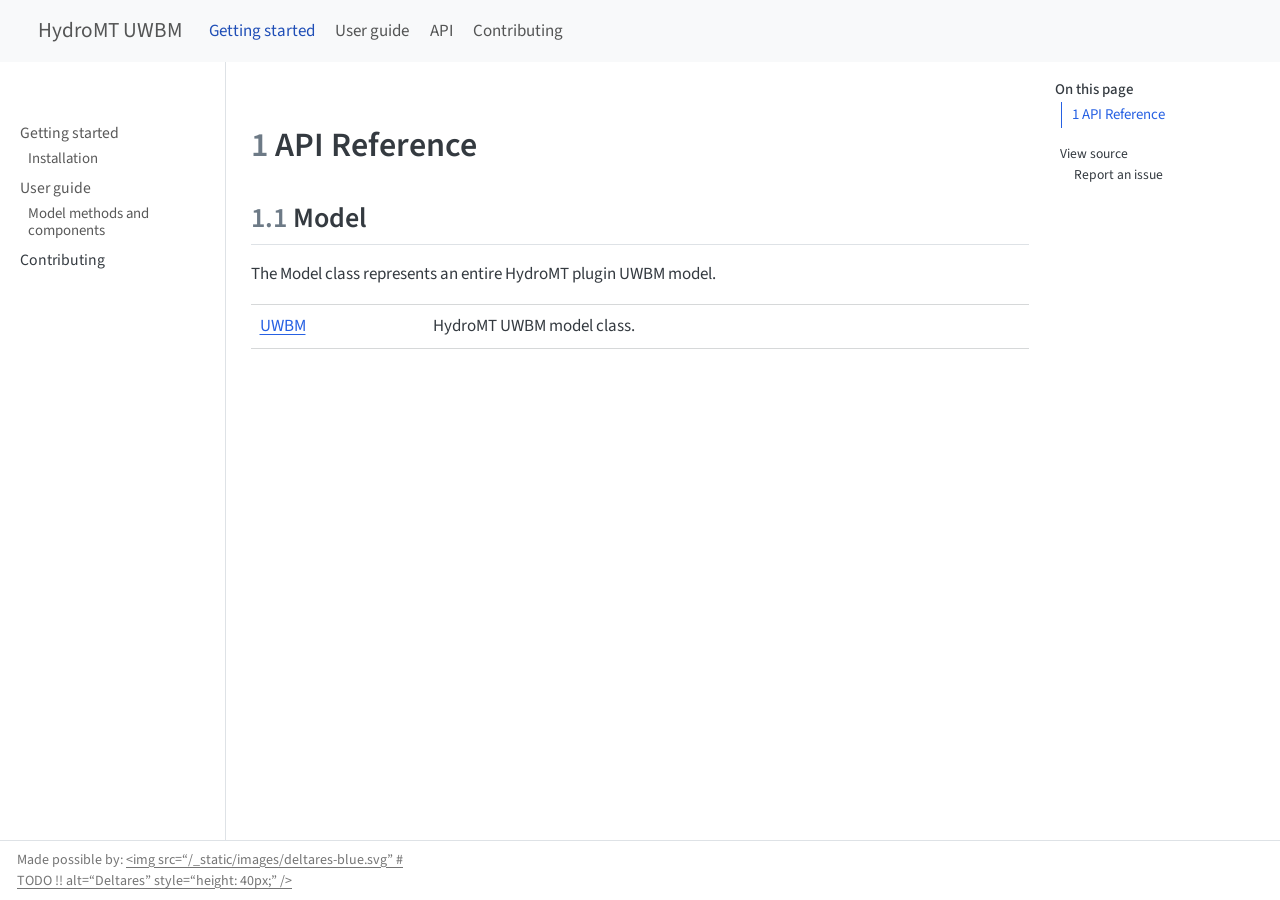
==== api/index.html @ df6812c8 "Built site for gh-pages" ====
<!DOCTYPE html>
<html xmlns="http://www.w3.org/1999/xhtml" lang="en" xml:lang="en"><head>

<meta charset="utf-8">
<meta name="generator" content="quarto-1.7.32">

<meta name="viewport" content="width=device-width, initial-scale=1.0, user-scalable=yes">


<title>index – HydroMT plugin UWBM</title>
<style>
code{white-space: pre-wrap;}
span.smallcaps{font-variant: small-caps;}
div.columns{display: flex; gap: min(4vw, 1.5em);}
div.column{flex: auto; overflow-x: auto;}
div.hanging-indent{margin-left: 1.5em; text-indent: -1.5em;}
ul.task-list{list-style: none;}
ul.task-list li input[type="checkbox"] {
  width: 0.8em;
  margin: 0 0.8em 0.2em -1em; /* quarto-specific, see https://github.com/quarto-dev/quarto-cli/issues/4556 */ 
  vertical-align: middle;
}
</style>


<script src="../site_libs/quarto-nav/quarto-nav.js"></script>
<script src="../site_libs/clipboard/clipboard.min.js"></script>
<script src="../site_libs/quarto-search/autocomplete.umd.js"></script>
<script src="../site_libs/quarto-search/fuse.min.js"></script>
<script src="../site_libs/quarto-search/quarto-search.js"></script>
<meta name="quarto:offset" content="../">
<script src="../site_libs/quarto-html/quarto.js" type="module"></script>
<script src="../site_libs/quarto-html/tabsets/tabsets.js" type="module"></script>
<script src="../site_libs/quarto-html/popper.min.js"></script>
<script src="../site_libs/quarto-html/tippy.umd.min.js"></script>
<script src="../site_libs/quarto-html/anchor.min.js"></script>
<link href="../site_libs/quarto-html/tippy.css" rel="stylesheet">
<link href="../site_libs/quarto-html/quarto-syntax-highlighting-37eea08aefeeee20ff55810ff984fec1.css" rel="stylesheet" id="quarto-text-highlighting-styles">
<script src="../site_libs/bootstrap/bootstrap.min.js"></script>
<link href="../site_libs/bootstrap/bootstrap-icons.css" rel="stylesheet">
<link href="../site_libs/bootstrap/bootstrap-adc86e7bd9615c2685d0123ba2ce0656.min.css" rel="stylesheet" append-hash="true" id="quarto-bootstrap" data-mode="light">
<script id="quarto-search-options" type="application/json">{
  "location": "navbar",
  "copy-button": false,
  "collapse-after": 3,
  "panel-placement": "end",
  "type": "textbox",
  "limit": 5,
  "keyboard-shortcut": [
    "f",
    "/",
    "s"
  ],
  "language": {
    "search-no-results-text": "No results",
    "search-matching-documents-text": "matching documents",
    "search-copy-link-title": "Copy link to search",
    "search-hide-matches-text": "Hide additional matches",
    "search-more-match-text": "more match in this document",
    "search-more-matches-text": "more matches in this document",
    "search-clear-button-title": "Clear",
    "search-text-placeholder": "",
    "search-detached-cancel-button-title": "Cancel",
    "search-submit-button-title": "Submit",
    "search-label": "Search"
  }
}</script>


<link rel="stylesheet" href="../assets/styles.css">
</head>

<body class="nav-sidebar docked nav-fixed quarto-light">

<div id="quarto-search-results"></div>
  <header id="quarto-header" class="headroom fixed-top">
    <nav class="navbar navbar-expand-lg " data-bs-theme="dark">
      <div class="navbar-container container-fluid">
      <div class="navbar-brand-container mx-auto">
    <a href="../index.html" class="navbar-brand navbar-brand-logo">
    <img src="../_static/logo.png" alt="" class="navbar-logo">
    </a>
    <a class="navbar-brand" href="../index.html">
    <span class="navbar-title">HydroMT UWBM</span>
    </a>
  </div>
            <div id="quarto-search" class="" title="Search"></div>
          <button class="navbar-toggler" type="button" data-bs-toggle="collapse" data-bs-target="#navbarCollapse" aria-controls="navbarCollapse" role="menu" aria-expanded="false" aria-label="Toggle navigation" onclick="if (window.quartoToggleHeadroom) { window.quartoToggleHeadroom(); }">
  <span class="navbar-toggler-icon"></span>
</button>
          <div class="collapse navbar-collapse" id="navbarCollapse">
            <ul class="navbar-nav navbar-nav-scroll me-auto">
  <li class="nav-item">
    <a class="nav-link active" href="../getting_started/index.html" aria-current="page"> 
<span class="menu-text">Getting started</span></a>
  </li>  
  <li class="nav-item">
    <a class="nav-link" href="../user_guide/index.html"> 
<span class="menu-text">User guide</span></a>
  </li>  
  <li class="nav-item">
    <a class="nav-link" href="../api/index.html"> 
<span class="menu-text">API</span></a>
  </li>  
  <li class="nav-item">
    <a class="nav-link" href="../contributing/index.html"> 
<span class="menu-text">Contributing</span></a>
  </li>  
</ul>
            <ul class="navbar-nav navbar-nav-scroll ms-auto">
  <li class="nav-item compact">
    <a class="nav-link" href="https://github.com/Deltares-research/hydromt_uwbm"> <i class="bi bi-github" role="img" aria-label="GitHub">
</i> 
<span class="menu-text"></span></a>
  </li>  
</ul>
          </div> <!-- /navcollapse -->
            <div class="quarto-navbar-tools">
</div>
      </div> <!-- /container-fluid -->
    </nav>
  <nav class="quarto-secondary-nav">
    <div class="container-fluid d-flex">
      <button type="button" class="quarto-btn-toggle btn" data-bs-toggle="collapse" role="button" data-bs-target=".quarto-sidebar-collapse-item" aria-controls="quarto-sidebar" aria-expanded="false" aria-label="Toggle sidebar navigation" onclick="if (window.quartoToggleHeadroom) { window.quartoToggleHeadroom(); }">
        <i class="bi bi-layout-text-sidebar-reverse"></i>
      </button>
        <nav class="quarto-page-breadcrumbs" aria-label="breadcrumb"><ol class="breadcrumb"></ol></nav>
        <a class="flex-grow-1" role="navigation" data-bs-toggle="collapse" data-bs-target=".quarto-sidebar-collapse-item" aria-controls="quarto-sidebar" aria-expanded="false" aria-label="Toggle sidebar navigation" onclick="if (window.quartoToggleHeadroom) { window.quartoToggleHeadroom(); }">      
        </a>
      <button type="button" class="btn quarto-search-button" aria-label="Search" onclick="window.quartoOpenSearch();">
        <i class="bi bi-search"></i>
      </button>
    </div>
  </nav>
</header>
<!-- content -->
<div id="quarto-content" class="quarto-container page-columns page-rows-contents page-layout-article page-navbar">
<!-- sidebar -->
  <nav id="quarto-sidebar" class="sidebar collapse collapse-horizontal quarto-sidebar-collapse-item sidebar-navigation docked overflow-auto">
        <div class="mt-2 flex-shrink-0 align-items-center">
        <div class="sidebar-search">
        <div id="quarto-search" class="" title="Search"></div>
        </div>
        </div>
    <div class="sidebar-menu-container"> 
    <ul class="list-unstyled mt-1">
        <li class="sidebar-item sidebar-item-section">
      <div class="sidebar-item-container"> 
            <a href="../getting_started/index.html" class="sidebar-item-text sidebar-link">
 <span class="menu-text">Getting started</span></a>
          <a class="sidebar-item-toggle text-start" data-bs-toggle="collapse" data-bs-target="#quarto-sidebar-section-1" role="navigation" aria-expanded="true" aria-label="Toggle section">
            <i class="bi bi-chevron-right ms-2"></i>
          </a> 
      </div>
      <ul id="quarto-sidebar-section-1" class="collapse list-unstyled sidebar-section depth1 show">  
          <li class="sidebar-item">
  <div class="sidebar-item-container"> 
  <a href="../getting_started/installation.html" class="sidebar-item-text sidebar-link">
 <span class="menu-text">Installation</span></a>
  </div>
</li>
      </ul>
  </li>
        <li class="sidebar-item sidebar-item-section">
      <div class="sidebar-item-container"> 
            <a href="../user_guide/index.html" class="sidebar-item-text sidebar-link">
 <span class="menu-text">User guide</span></a>
          <a class="sidebar-item-toggle text-start" data-bs-toggle="collapse" data-bs-target="#quarto-sidebar-section-2" role="navigation" aria-expanded="true" aria-label="Toggle section">
            <i class="bi bi-chevron-right ms-2"></i>
          </a> 
      </div>
      <ul id="quarto-sidebar-section-2" class="collapse list-unstyled sidebar-section depth1 show">  
          <li class="sidebar-item">
  <div class="sidebar-item-container"> 
  <a href="../user_guide/uwbm.html" class="sidebar-item-text sidebar-link">
 <span class="menu-text">Model methods and components</span></a>
  </div>
</li>
      </ul>
  </li>
        <li class="sidebar-item sidebar-item-section">
      <span class="sidebar-item-text sidebar-link text-start">
 <span class="menu-text">Contributing</span></span>
  </li>
    </ul>
    </div>
</nav>
<div id="quarto-sidebar-glass" class="quarto-sidebar-collapse-item" data-bs-toggle="collapse" data-bs-target=".quarto-sidebar-collapse-item"></div>
<!-- margin-sidebar -->
    <div id="quarto-margin-sidebar" class="sidebar margin-sidebar">
        <nav id="TOC" role="doc-toc" class="toc-active">
    <h2 id="toc-title">On this page</h2>
   
  <ul>
  <li><a href="#api-reference" id="toc-api-reference" class="nav-link active" data-scroll-target="#api-reference"><span class="header-section-number">1</span> API Reference</a>
  <ul class="collapse">
  <li><a href="#model" id="toc-model" class="nav-link" data-scroll-target="#model"><span class="header-section-number">1.1</span> Model</a></li>
  </ul></li>
  </ul>
<div class="toc-actions"><ul><li><a href="https://github.com/Deltares-research/hydromt_uwbm/blob/main/api/index.qmd" class="toc-action"><i class="bi bi-github"></i>View source</a></li><li><a href="https://github.com/Deltares-research/hydromt_uwbm/issues/new/choose" class="toc-action"><i class="bi empty"></i>Report an issue</a></li></ul></div></nav>
    </div>
<!-- main -->
<main class="content" id="quarto-document-content"><header id="title-block-header" class="quarto-title-block"></header>




<section id="api-reference" class="level1 doc doc-index" data-number="1">
<h1 class="doc doc-index" data-number="1"><span class="header-section-number">1</span> API Reference</h1>
<section id="model" class="level2" data-number="1.1">
<h2 data-number="1.1" class="anchored" data-anchor-id="model"><span class="header-section-number">1.1</span> Model</h2>
<p>The Model class represents an entire HydroMT plugin UWBM model.</p>
<table class="caption-top table">
<tbody>
<tr class="odd">
<td><a href="../api/UWBM.html#hydromt_uwbm.UWBM">UWBM</a></td>
<td>HydroMT UWBM model class.</td>
</tr>
</tbody>
</table>


</section>
</section>

</main> <!-- /main -->
<script id="quarto-html-after-body" type="application/javascript">
  window.document.addEventListener("DOMContentLoaded", function (event) {
    const icon = "";
    const anchorJS = new window.AnchorJS();
    anchorJS.options = {
      placement: 'right',
      icon: icon
    };
    anchorJS.add('.anchored');
    const isCodeAnnotation = (el) => {
      for (const clz of el.classList) {
        if (clz.startsWith('code-annotation-')) {                     
          return true;
        }
      }
      return false;
    }
    const onCopySuccess = function(e) {
      // button target
      const button = e.trigger;
      // don't keep focus
      button.blur();
      // flash "checked"
      button.classList.add('code-copy-button-checked');
      var currentTitle = button.getAttribute("title");
      button.setAttribute("title", "Copied!");
      let tooltip;
      if (window.bootstrap) {
        button.setAttribute("data-bs-toggle", "tooltip");
        button.setAttribute("data-bs-placement", "left");
        button.setAttribute("data-bs-title", "Copied!");
        tooltip = new bootstrap.Tooltip(button, 
          { trigger: "manual", 
            customClass: "code-copy-button-tooltip",
            offset: [0, -8]});
        tooltip.show();    
      }
      setTimeout(function() {
        if (tooltip) {
          tooltip.hide();
          button.removeAttribute("data-bs-title");
          button.removeAttribute("data-bs-toggle");
          button.removeAttribute("data-bs-placement");
        }
        button.setAttribute("title", currentTitle);
        button.classList.remove('code-copy-button-checked');
      }, 1000);
      // clear code selection
      e.clearSelection();
    }
    const getTextToCopy = function(trigger) {
        const codeEl = trigger.previousElementSibling.cloneNode(true);
        for (const childEl of codeEl.children) {
          if (isCodeAnnotation(childEl)) {
            childEl.remove();
          }
        }
        return codeEl.innerText;
    }
    const clipboard = new window.ClipboardJS('.code-copy-button:not([data-in-quarto-modal])', {
      text: getTextToCopy
    });
    clipboard.on('success', onCopySuccess);
    if (window.document.getElementById('quarto-embedded-source-code-modal')) {
      const clipboardModal = new window.ClipboardJS('.code-copy-button[data-in-quarto-modal]', {
        text: getTextToCopy,
        container: window.document.getElementById('quarto-embedded-source-code-modal')
      });
      clipboardModal.on('success', onCopySuccess);
    }
      var localhostRegex = new RegExp(/^(?:http|https):\/\/localhost\:?[0-9]*\//);
      var mailtoRegex = new RegExp(/^mailto:/);
        var filterRegex = new RegExp('/' + window.location.host + '/');
      var isInternal = (href) => {
          return filterRegex.test(href) || localhostRegex.test(href) || mailtoRegex.test(href);
      }
      // Inspect non-navigation links and adorn them if external
     var links = window.document.querySelectorAll('a[href]:not(.nav-link):not(.navbar-brand):not(.toc-action):not(.sidebar-link):not(.sidebar-item-toggle):not(.pagination-link):not(.no-external):not([aria-hidden]):not(.dropdown-item):not(.quarto-navigation-tool):not(.about-link)');
      for (var i=0; i<links.length; i++) {
        const link = links[i];
        if (!isInternal(link.href)) {
          // undo the damage that might have been done by quarto-nav.js in the case of
          // links that we want to consider external
          if (link.dataset.originalHref !== undefined) {
            link.href = link.dataset.originalHref;
          }
        }
      }
    function tippyHover(el, contentFn, onTriggerFn, onUntriggerFn) {
      const config = {
        allowHTML: true,
        maxWidth: 500,
        delay: 100,
        arrow: false,
        appendTo: function(el) {
            return el.parentElement;
        },
        interactive: true,
        interactiveBorder: 10,
        theme: 'quarto',
        placement: 'bottom-start',
      };
      if (contentFn) {
        config.content = contentFn;
      }
      if (onTriggerFn) {
        config.onTrigger = onTriggerFn;
      }
      if (onUntriggerFn) {
        config.onUntrigger = onUntriggerFn;
      }
      window.tippy(el, config); 
    }
    const noterefs = window.document.querySelectorAll('a[role="doc-noteref"]');
    for (var i=0; i<noterefs.length; i++) {
      const ref = noterefs[i];
      tippyHover(ref, function() {
        // use id or data attribute instead here
        let href = ref.getAttribute('data-footnote-href') || ref.getAttribute('href');
        try { href = new URL(href).hash; } catch {}
        const id = href.replace(/^#\/?/, "");
        const note = window.document.getElementById(id);
        if (note) {
          return note.innerHTML;
        } else {
          return "";
        }
      });
    }
    const xrefs = window.document.querySelectorAll('a.quarto-xref');
    const processXRef = (id, note) => {
      // Strip column container classes
      const stripColumnClz = (el) => {
        el.classList.remove("page-full", "page-columns");
        if (el.children) {
          for (const child of el.children) {
            stripColumnClz(child);
          }
        }
      }
      stripColumnClz(note)
      if (id === null || id.startsWith('sec-')) {
        // Special case sections, only their first couple elements
        const container = document.createElement("div");
        if (note.children && note.children.length > 2) {
          container.appendChild(note.children[0].cloneNode(true));
          for (let i = 1; i < note.children.length; i++) {
            const child = note.children[i];
            if (child.tagName === "P" && child.innerText === "") {
              continue;
            } else {
              container.appendChild(child.cloneNode(true));
              break;
            }
          }
          if (window.Quarto?.typesetMath) {
            window.Quarto.typesetMath(container);
          }
          return container.innerHTML
        } else {
          if (window.Quarto?.typesetMath) {
            window.Quarto.typesetMath(note);
          }
          return note.innerHTML;
        }
      } else {
        // Remove any anchor links if they are present
        const anchorLink = note.querySelector('a.anchorjs-link');
        if (anchorLink) {
          anchorLink.remove();
        }
        if (window.Quarto?.typesetMath) {
          window.Quarto.typesetMath(note);
        }
        if (note.classList.contains("callout")) {
          return note.outerHTML;
        } else {
          return note.innerHTML;
        }
      }
    }
    for (var i=0; i<xrefs.length; i++) {
      const xref = xrefs[i];
      tippyHover(xref, undefined, function(instance) {
        instance.disable();
        let url = xref.getAttribute('href');
        let hash = undefined; 
        if (url.startsWith('#')) {
          hash = url;
        } else {
          try { hash = new URL(url).hash; } catch {}
        }
        if (hash) {
          const id = hash.replace(/^#\/?/, "");
          const note = window.document.getElementById(id);
          if (note !== null) {
            try {
              const html = processXRef(id, note.cloneNode(true));
              instance.setContent(html);
            } finally {
              instance.enable();
              instance.show();
            }
          } else {
            // See if we can fetch this
            fetch(url.split('#')[0])
            .then(res => res.text())
            .then(html => {
              const parser = new DOMParser();
              const htmlDoc = parser.parseFromString(html, "text/html");
              const note = htmlDoc.getElementById(id);
              if (note !== null) {
                const html = processXRef(id, note);
                instance.setContent(html);
              } 
            }).finally(() => {
              instance.enable();
              instance.show();
            });
          }
        } else {
          // See if we can fetch a full url (with no hash to target)
          // This is a special case and we should probably do some content thinning / targeting
          fetch(url)
          .then(res => res.text())
          .then(html => {
            const parser = new DOMParser();
            const htmlDoc = parser.parseFromString(html, "text/html");
            const note = htmlDoc.querySelector('main.content');
            if (note !== null) {
              // This should only happen for chapter cross references
              // (since there is no id in the URL)
              // remove the first header
              if (note.children.length > 0 && note.children[0].tagName === "HEADER") {
                note.children[0].remove();
              }
              const html = processXRef(null, note);
              instance.setContent(html);
            } 
          }).finally(() => {
            instance.enable();
            instance.show();
          });
        }
      }, function(instance) {
      });
    }
        let selectedAnnoteEl;
        const selectorForAnnotation = ( cell, annotation) => {
          let cellAttr = 'data-code-cell="' + cell + '"';
          let lineAttr = 'data-code-annotation="' +  annotation + '"';
          const selector = 'span[' + cellAttr + '][' + lineAttr + ']';
          return selector;
        }
        const selectCodeLines = (annoteEl) => {
          const doc = window.document;
          const targetCell = annoteEl.getAttribute("data-target-cell");
          const targetAnnotation = annoteEl.getAttribute("data-target-annotation");
          const annoteSpan = window.document.querySelector(selectorForAnnotation(targetCell, targetAnnotation));
          const lines = annoteSpan.getAttribute("data-code-lines").split(",");
          const lineIds = lines.map((line) => {
            return targetCell + "-" + line;
          })
          let top = null;
          let height = null;
          let parent = null;
          if (lineIds.length > 0) {
              //compute the position of the single el (top and bottom and make a div)
              const el = window.document.getElementById(lineIds[0]);
              top = el.offsetTop;
              height = el.offsetHeight;
              parent = el.parentElement.parentElement;
            if (lineIds.length > 1) {
              const lastEl = window.document.getElementById(lineIds[lineIds.length - 1]);
              const bottom = lastEl.offsetTop + lastEl.offsetHeight;
              height = bottom - top;
            }
            if (top !== null && height !== null && parent !== null) {
              // cook up a div (if necessary) and position it 
              let div = window.document.getElementById("code-annotation-line-highlight");
              if (div === null) {
                div = window.document.createElement("div");
                div.setAttribute("id", "code-annotation-line-highlight");
                div.style.position = 'absolute';
                parent.appendChild(div);
              }
              div.style.top = top - 2 + "px";
              div.style.height = height + 4 + "px";
              div.style.left = 0;
              let gutterDiv = window.document.getElementById("code-annotation-line-highlight-gutter");
              if (gutterDiv === null) {
                gutterDiv = window.document.createElement("div");
                gutterDiv.setAttribute("id", "code-annotation-line-highlight-gutter");
                gutterDiv.style.position = 'absolute';
                const codeCell = window.document.getElementById(targetCell);
                const gutter = codeCell.querySelector('.code-annotation-gutter');
                gutter.appendChild(gutterDiv);
              }
              gutterDiv.style.top = top - 2 + "px";
              gutterDiv.style.height = height + 4 + "px";
            }
            selectedAnnoteEl = annoteEl;
          }
        };
        const unselectCodeLines = () => {
          const elementsIds = ["code-annotation-line-highlight", "code-annotation-line-highlight-gutter"];
          elementsIds.forEach((elId) => {
            const div = window.document.getElementById(elId);
            if (div) {
              div.remove();
            }
          });
          selectedAnnoteEl = undefined;
        };
          // Handle positioning of the toggle
      window.addEventListener(
        "resize",
        throttle(() => {
          elRect = undefined;
          if (selectedAnnoteEl) {
            selectCodeLines(selectedAnnoteEl);
          }
        }, 10)
      );
      function throttle(fn, ms) {
      let throttle = false;
      let timer;
        return (...args) => {
          if(!throttle) { // first call gets through
              fn.apply(this, args);
              throttle = true;
          } else { // all the others get throttled
              if(timer) clearTimeout(timer); // cancel #2
              timer = setTimeout(() => {
                fn.apply(this, args);
                timer = throttle = false;
              }, ms);
          }
        };
      }
        // Attach click handler to the DT
        const annoteDls = window.document.querySelectorAll('dt[data-target-cell]');
        for (const annoteDlNode of annoteDls) {
          annoteDlNode.addEventListener('click', (event) => {
            const clickedEl = event.target;
            if (clickedEl !== selectedAnnoteEl) {
              unselectCodeLines();
              const activeEl = window.document.querySelector('dt[data-target-cell].code-annotation-active');
              if (activeEl) {
                activeEl.classList.remove('code-annotation-active');
              }
              selectCodeLines(clickedEl);
              clickedEl.classList.add('code-annotation-active');
            } else {
              // Unselect the line
              unselectCodeLines();
              clickedEl.classList.remove('code-annotation-active');
            }
          });
        }
    const findCites = (el) => {
      const parentEl = el.parentElement;
      if (parentEl) {
        const cites = parentEl.dataset.cites;
        if (cites) {
          return {
            el,
            cites: cites.split(' ')
          };
        } else {
          return findCites(el.parentElement)
        }
      } else {
        return undefined;
      }
    };
    var bibliorefs = window.document.querySelectorAll('a[role="doc-biblioref"]');
    for (var i=0; i<bibliorefs.length; i++) {
      const ref = bibliorefs[i];
      const citeInfo = findCites(ref);
      if (citeInfo) {
        tippyHover(citeInfo.el, function() {
          var popup = window.document.createElement('div');
          citeInfo.cites.forEach(function(cite) {
            var citeDiv = window.document.createElement('div');
            citeDiv.classList.add('hanging-indent');
            citeDiv.classList.add('csl-entry');
            var biblioDiv = window.document.getElementById('ref-' + cite);
            if (biblioDiv) {
              citeDiv.innerHTML = biblioDiv.innerHTML;
            }
            popup.appendChild(citeDiv);
          });
          return popup.innerHTML;
        });
      }
    }
  });
  </script>
</div> <!-- /content -->
<footer class="footer">
  <div class="nav-footer">
    <div class="nav-footer-left">
<p>Made possible by: <a href="https://www.deltares.nl/en" target="_blank" rel="noreferrer noopener"> &lt;img src=“/_static/images/deltares-blue.svg” # TODO !! alt=“Deltares” style=“height: 40px;” /&gt; </a></p>
</div>   
    <div class="nav-footer-center">
      &nbsp;
    <div class="toc-actions d-sm-block d-md-none"><ul><li><a href="https://github.com/Deltares-research/hydromt_uwbm/blob/main/api/index.qmd" class="toc-action"><i class="bi bi-github"></i>View source</a></li><li><a href="https://github.com/Deltares-research/hydromt_uwbm/issues/new/choose" class="toc-action"><i class="bi empty"></i>Report an issue</a></li></ul></div></div>
    <div class="nav-footer-right">
      &nbsp;
    </div>
  </div>
</footer>




</body></html>
---- site_libs/quarto-html/tippy.css ----
.tippy-box[data-animation=fade][data-state=hidden]{opacity:0}[data-tippy-root]{max-width:calc(100vw - 10px)}.tippy-box{position:relative;background-color:#333;color:#fff;border-radius:4px;font-size:14px;line-height:1.4;white-space:normal;outline:0;transition-property:transform,visibility,opacity}.tippy-box[data-placement^=top]>.tippy-arrow{bottom:0}.tippy-box[data-placement^=top]>.tippy-arrow:before{bottom:-7px;left:0;border-width:8px 8px 0;border-top-color:initial;transform-origin:center top}.tippy-box[data-placement^=bottom]>.tippy-arrow{top:0}.tippy-box[data-placement^=bottom]>.tippy-arrow:before{top:-7px;left:0;border-width:0 8px 8px;border-bottom-color:initial;transform-origin:center bottom}.tippy-box[data-placement^=left]>.tippy-arrow{right:0}.tippy-box[data-placement^=left]>.tippy-arrow:before{border-width:8px 0 8px 8px;border-left-color:initial;right:-7px;transform-origin:center left}.tippy-box[data-placement^=right]>.tippy-arrow{left:0}.tippy-box[data-placement^=right]>.tippy-arrow:before{left:-7px;border-width:8px 8px 8px 0;border-right-color:initial;transform-origin:center right}.tippy-box[data-inertia][data-state=visible]{transition-timing-function:cubic-bezier(.54,1.5,.38,1.11)}.tippy-arrow{width:16px;height:16px;color:#333}.tippy-arrow:before{content:"";position:absolute;border-color:transparent;border-style:solid}.tippy-content{position:relative;padding:5px 9px;z-index:1}
---- site_libs/quarto-html/quarto-syntax-highlighting-37eea08aefeeee20ff55810ff984fec1.css ----
/* quarto syntax highlight colors */
:root {
  --quarto-hl-ot-color: #003B4F;
  --quarto-hl-at-color: #657422;
  --quarto-hl-ss-color: #20794D;
  --quarto-hl-an-color: #5E5E5E;
  --quarto-hl-fu-color: #4758AB;
  --quarto-hl-st-color: #20794D;
  --quarto-hl-cf-color: #003B4F;
  --quarto-hl-op-color: #5E5E5E;
  --quarto-hl-er-color: #AD0000;
  --quarto-hl-bn-color: #AD0000;
  --quarto-hl-al-color: #AD0000;
  --quarto-hl-va-color: #111111;
  --quarto-hl-bu-color: inherit;
  --quarto-hl-ex-color: inherit;
  --quarto-hl-pp-color: #AD0000;
  --quarto-hl-in-color: #5E5E5E;
  --quarto-hl-vs-color: #20794D;
  --quarto-hl-wa-color: #5E5E5E;
  --quarto-hl-do-color: #5E5E5E;
  --quarto-hl-im-color: #00769E;
  --quarto-hl-ch-color: #20794D;
  --quarto-hl-dt-color: #AD0000;
  --quarto-hl-fl-color: #AD0000;
  --quarto-hl-co-color: #5E5E5E;
  --quarto-hl-cv-color: #5E5E5E;
  --quarto-hl-cn-color: #8f5902;
  --quarto-hl-sc-color: #5E5E5E;
  --quarto-hl-dv-color: #AD0000;
  --quarto-hl-kw-color: #003B4F;
}

/* other quarto variables */
:root {
  --quarto-font-monospace: SFMono-Regular, Menlo, Monaco, Consolas, "Liberation Mono", "Courier New", monospace;
}

/* syntax highlight based on Pandoc's rules */
pre > code.sourceCode > span {
  color: #003B4F;
}

code.sourceCode > span {
  color: #003B4F;
}

div.sourceCode,
div.sourceCode pre.sourceCode {
  color: #003B4F;
}

/* Normal */
code span {
  color: #003B4F;
}

/* Alert */
code span.al {
  color: #AD0000;
  font-style: inherit;
}

/* Annotation */
code span.an {
  color: #5E5E5E;
  font-style: inherit;
}

/* Attribute */
code span.at {
  color: #657422;
  font-style: inherit;
}

/* BaseN */
code span.bn {
  color: #AD0000;
  font-style: inherit;
}

/* BuiltIn */
code span.bu {
  font-style: inherit;
}

/* ControlFlow */
code span.cf {
  color: #003B4F;
  font-weight: bold;
  font-style: inherit;
}

/* Char */
code span.ch {
  color: #20794D;
  font-style: inherit;
}

/* Constant */
code span.cn {
  color: #8f5902;
  font-style: inherit;
}

/* Comment */
code span.co {
  color: #5E5E5E;
  font-style: inherit;
}

/* CommentVar */
code span.cv {
  color: #5E5E5E;
  font-style: italic;
}

/* Documentation */
code span.do {
  color: #5E5E5E;
  font-style: italic;
}

/* DataType */
code span.dt {
  color: #AD0000;
  font-style: inherit;
}

/* DecVal */
code span.dv {
  color: #AD0000;
  font-style: inherit;
}

/* Error */
code span.er {
  color: #AD0000;
  font-style: inherit;
}

/* Extension */
code span.ex {
  font-style: inherit;
}

/* Float */
code span.fl {
  color: #AD0000;
  font-style: inherit;
}

/* Function */
code span.fu {
  color: #4758AB;
  font-style: inherit;
}

/* Import */
code span.im {
  color: #00769E;
  font-style: inherit;
}

/* Information */
code span.in {
  color: #5E5E5E;
  font-style: inherit;
}

/* Keyword */
code span.kw {
  color: #003B4F;
  font-weight: bold;
  font-style: inherit;
}

/* Operator */
code span.op {
  color: #5E5E5E;
  font-style: inherit;
}

/* Other */
code span.ot {
  color: #003B4F;
  font-style: inherit;
}

/* Preprocessor */
code span.pp {
  color: #AD0000;
  font-style: inherit;
}

/* SpecialChar */
code span.sc {
  color: #5E5E5E;
  font-style: inherit;
}

/* SpecialString */
code span.ss {
  color: #20794D;
  font-style: inherit;
}

/* String */
code span.st {
  color: #20794D;
  font-style: inherit;
}

/* Variable */
code span.va {
  color: #111111;
  font-style: inherit;
}

/* VerbatimString */
code span.vs {
  color: #20794D;
  font-style: inherit;
}

/* Warning */
code span.wa {
  color: #5E5E5E;
  font-style: italic;
}

.prevent-inlining {
  content: "</";
}

/*# sourceMappingURL=27d3d809615f7771493d095567f04340.css.map */
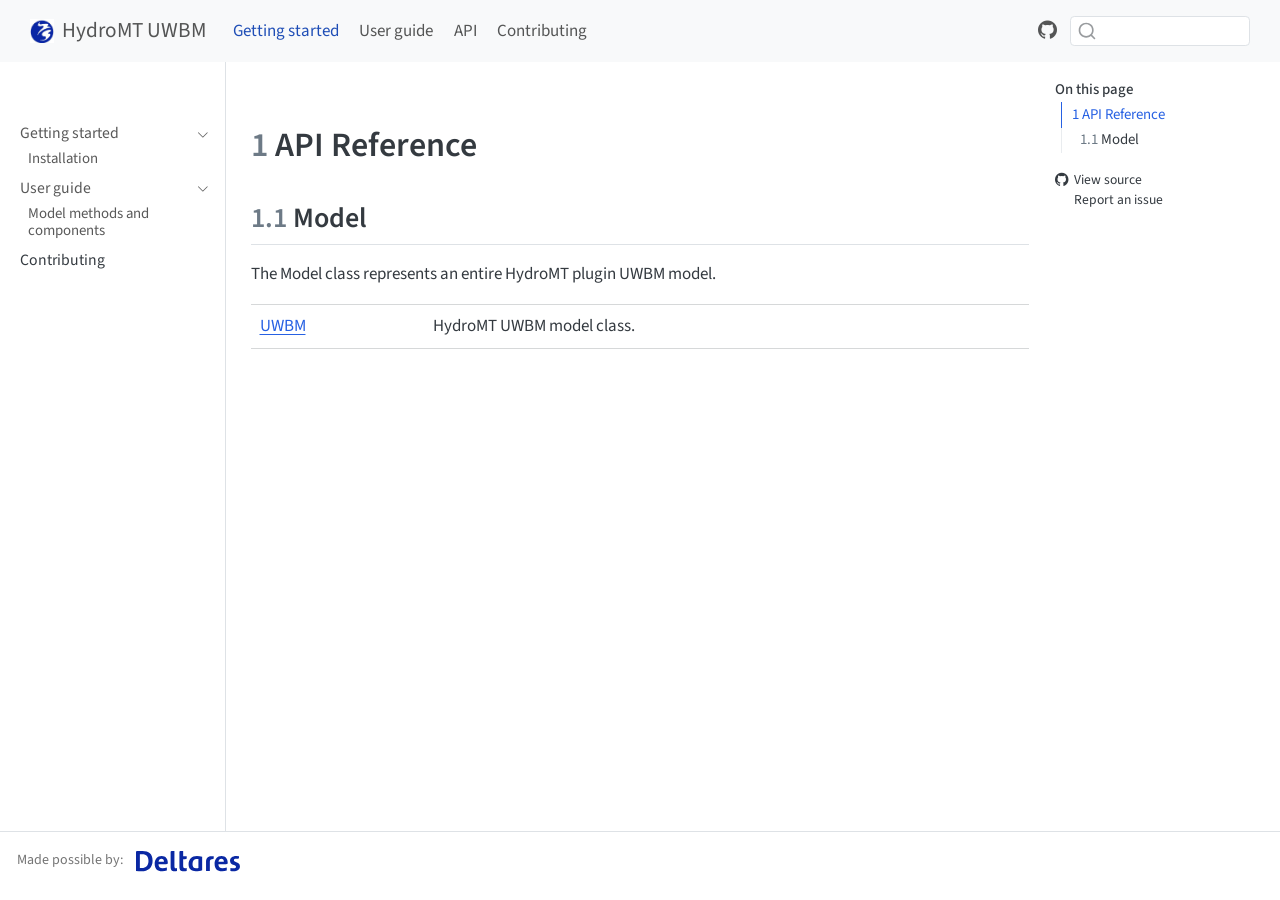
==== commit 4f962e2e: "Built site for gh-pages" ====
--- a/api/index.html
+++ b/api/index.html
@@ -2,7 +2,7 @@
 <html xmlns="http://www.w3.org/1999/xhtml" lang="en" xml:lang="en"><head>
 
 <meta charset="utf-8">
-<meta name="generator" content="quarto-1.7.32">
+<meta name="generator" content="quarto-1.8.26">
 
 <meta name="viewport" content="width=device-width, initial-scale=1.0, user-scalable=yes">
 
@@ -31,14 +31,15 @@
 <meta name="quarto:offset" content="../">
 <script src="../site_libs/quarto-html/quarto.js" type="module"></script>
 <script src="../site_libs/quarto-html/tabsets/tabsets.js" type="module"></script>
+<script src="../site_libs/quarto-html/axe/axe-check.js" type="module"></script>
 <script src="../site_libs/quarto-html/popper.min.js"></script>
 <script src="../site_libs/quarto-html/tippy.umd.min.js"></script>
 <script src="../site_libs/quarto-html/anchor.min.js"></script>
 <link href="../site_libs/quarto-html/tippy.css" rel="stylesheet">
-<link href="../site_libs/quarto-html/quarto-syntax-highlighting-37eea08aefeeee20ff55810ff984fec1.css" rel="stylesheet" id="quarto-text-highlighting-styles">
+<link href="../site_libs/quarto-html/quarto-syntax-highlighting-587c61ba64f3a5504c4d52d930310e48.css" rel="stylesheet" id="quarto-text-highlighting-styles">
 <script src="../site_libs/bootstrap/bootstrap.min.js"></script>
 <link href="../site_libs/bootstrap/bootstrap-icons.css" rel="stylesheet">
-<link href="../site_libs/bootstrap/bootstrap-adc86e7bd9615c2685d0123ba2ce0656.min.css" rel="stylesheet" append-hash="true" id="quarto-bootstrap" data-mode="light">
+<link href="../site_libs/bootstrap/bootstrap-320e1ef9edb861ce49b497581fe021d4.min.css" rel="stylesheet" append-hash="true" id="quarto-bootstrap" data-mode="light">
 <script id="quarto-search-options" type="application/json">{
   "location": "navbar",
   "copy-button": false,
@@ -78,7 +79,8 @@
       <div class="navbar-container container-fluid">
       <div class="navbar-brand-container mx-auto">
     <a href="../index.html" class="navbar-brand navbar-brand-logo">
-    <img src="../_static/logo.png" alt="" class="navbar-logo">
+    <img src="../assets/logo.jpeg" alt="" class="navbar-logo light-content">
+    <img src="../assets/logo.jpeg" alt="" class="navbar-logo dark-content">
     </a>
     <a class="navbar-brand" href="../index.html">
     <span class="navbar-title">HydroMT UWBM</span>
@@ -275,13 +277,14 @@
       e.clearSelection();
     }
     const getTextToCopy = function(trigger) {
-        const codeEl = trigger.previousElementSibling.cloneNode(true);
-        for (const childEl of codeEl.children) {
-          if (isCodeAnnotation(childEl)) {
-            childEl.remove();
-          }
-        }
-        return codeEl.innerText;
+      const outerScaffold = trigger.parentElement.cloneNode(true);
+      const codeEl = outerScaffold.querySelector('code');
+      for (const childEl of codeEl.children) {
+        if (isCodeAnnotation(childEl)) {
+          childEl.remove();
+        }
+      }
+      return codeEl.innerText;
     }
     const clipboard = new window.ClipboardJS('.code-copy-button:not([data-in-quarto-modal])', {
       text: getTextToCopy
@@ -627,7 +630,7 @@
 <footer class="footer">
   <div class="nav-footer">
     <div class="nav-footer-left">
-<p>Made possible by: <a href="https://www.deltares.nl/en" target="_blank" rel="noreferrer noopener"> &lt;img src=“/_static/images/deltares-blue.svg” # TODO !! alt=“Deltares” style=“height: 40px;” /&gt; </a></p>
+<p>Made possible by: <a href="https://www.deltares.nl/en" target="_blank" rel="noreferrer noopener"> <img src="../assets/deltares-blue.svg" alt="Deltares" style="height: 40px;"> </a></p>
 </div>   
     <div class="nav-footer-center">
       &nbsp;
--- a/site_libs/quarto-html/quarto-syntax-highlighting-587c61ba64f3a5504c4d52d930310e48.css
+++ b/site_libs/quarto-html/quarto-syntax-highlighting-587c61ba64f3a5504c4d52d930310e48.css
@@ -0,0 +1,236 @@
+/* quarto syntax highlight colors */
+:root {
+  --quarto-hl-ot-color: #003B4F;
+  --quarto-hl-at-color: #657422;
+  --quarto-hl-ss-color: #20794D;
+  --quarto-hl-an-color: #5E5E5E;
+  --quarto-hl-fu-color: #4758AB;
+  --quarto-hl-st-color: #20794D;
+  --quarto-hl-cf-color: #003B4F;
+  --quarto-hl-op-color: #5E5E5E;
+  --quarto-hl-er-color: #AD0000;
+  --quarto-hl-bn-color: #AD0000;
+  --quarto-hl-al-color: #AD0000;
+  --quarto-hl-va-color: #111111;
+  --quarto-hl-bu-color: inherit;
+  --quarto-hl-ex-color: inherit;
+  --quarto-hl-pp-color: #AD0000;
+  --quarto-hl-in-color: #5E5E5E;
+  --quarto-hl-vs-color: #20794D;
+  --quarto-hl-wa-color: #5E5E5E;
+  --quarto-hl-do-color: #5E5E5E;
+  --quarto-hl-im-color: #00769E;
+  --quarto-hl-ch-color: #20794D;
+  --quarto-hl-dt-color: #AD0000;
+  --quarto-hl-fl-color: #AD0000;
+  --quarto-hl-co-color: #5E5E5E;
+  --quarto-hl-cv-color: #5E5E5E;
+  --quarto-hl-cn-color: #8f5902;
+  --quarto-hl-sc-color: #5E5E5E;
+  --quarto-hl-dv-color: #AD0000;
+  --quarto-hl-kw-color: #003B4F;
+}
+
+/* other quarto variables */
+:root {
+  --quarto-font-monospace: SFMono-Regular, Menlo, Monaco, Consolas, "Liberation Mono", "Courier New", monospace;
+}
+
+/* syntax highlight based on Pandoc's rules */
+pre > code.sourceCode > span {
+  color: #003B4F;
+}
+
+code.sourceCode > span {
+  color: #003B4F;
+}
+
+div.sourceCode,
+div.sourceCode pre.sourceCode {
+  color: #003B4F;
+}
+
+/* Normal */
+code span {
+  color: #003B4F;
+}
+
+/* Alert */
+code span.al {
+  color: #AD0000;
+  font-style: inherit;
+}
+
+/* Annotation */
+code span.an {
+  color: #5E5E5E;
+  font-style: inherit;
+}
+
+/* Attribute */
+code span.at {
+  color: #657422;
+  font-style: inherit;
+}
+
+/* BaseN */
+code span.bn {
+  color: #AD0000;
+  font-style: inherit;
+}
+
+/* BuiltIn */
+code span.bu {
+  font-style: inherit;
+}
+
+/* ControlFlow */
+code span.cf {
+  color: #003B4F;
+  font-weight: bold;
+  font-style: inherit;
+}
+
+/* Char */
+code span.ch {
+  color: #20794D;
+  font-style: inherit;
+}
+
+/* Constant */
+code span.cn {
+  color: #8f5902;
+  font-style: inherit;
+}
+
+/* Comment */
+code span.co {
+  color: #5E5E5E;
+  font-style: inherit;
+}
+
+/* CommentVar */
+code span.cv {
+  color: #5E5E5E;
+  font-style: italic;
+}
+
+/* Documentation */
+code span.do {
+  color: #5E5E5E;
+  font-style: italic;
+}
+
+/* DataType */
+code span.dt {
+  color: #AD0000;
+  font-style: inherit;
+}
+
+/* DecVal */
+code span.dv {
+  color: #AD0000;
+  font-style: inherit;
+}
+
+/* Error */
+code span.er {
+  color: #AD0000;
+  font-style: inherit;
+}
+
+/* Extension */
+code span.ex {
+  font-style: inherit;
+}
+
+/* Float */
+code span.fl {
+  color: #AD0000;
+  font-style: inherit;
+}
+
+/* Function */
+code span.fu {
+  color: #4758AB;
+  font-style: inherit;
+}
+
+/* Import */
+code span.im {
+  color: #00769E;
+  font-style: inherit;
+}
+
+/* Information */
+code span.in {
+  color: #5E5E5E;
+  font-style: inherit;
+}
+
+/* Keyword */
+code span.kw {
+  color: #003B4F;
+  font-weight: bold;
+  font-style: inherit;
+}
+
+/* Operator */
+code span.op {
+  color: #5E5E5E;
+  font-style: inherit;
+}
+
+/* Other */
+code span.ot {
+  color: #003B4F;
+  font-style: inherit;
+}
+
+/* Preprocessor */
+code span.pp {
+  color: #AD0000;
+  font-style: inherit;
+}
+
+/* SpecialChar */
+code span.sc {
+  color: #5E5E5E;
+  font-style: inherit;
+}
+
+/* SpecialString */
+code span.ss {
+  color: #20794D;
+  font-style: inherit;
+}
+
+/* String */
+code span.st {
+  color: #20794D;
+  font-style: inherit;
+}
+
+/* Variable */
+code span.va {
+  color: #111111;
+  font-style: inherit;
+}
+
+/* VerbatimString */
+code span.vs {
+  color: #20794D;
+  font-style: inherit;
+}
+
+/* Warning */
+code span.wa {
+  color: #5E5E5E;
+  font-style: italic;
+}
+
+.prevent-inlining {
+  content: "</";
+}
+
+/*# sourceMappingURL=2dce1cc6c82594539e1579de68416b47.css.map */
